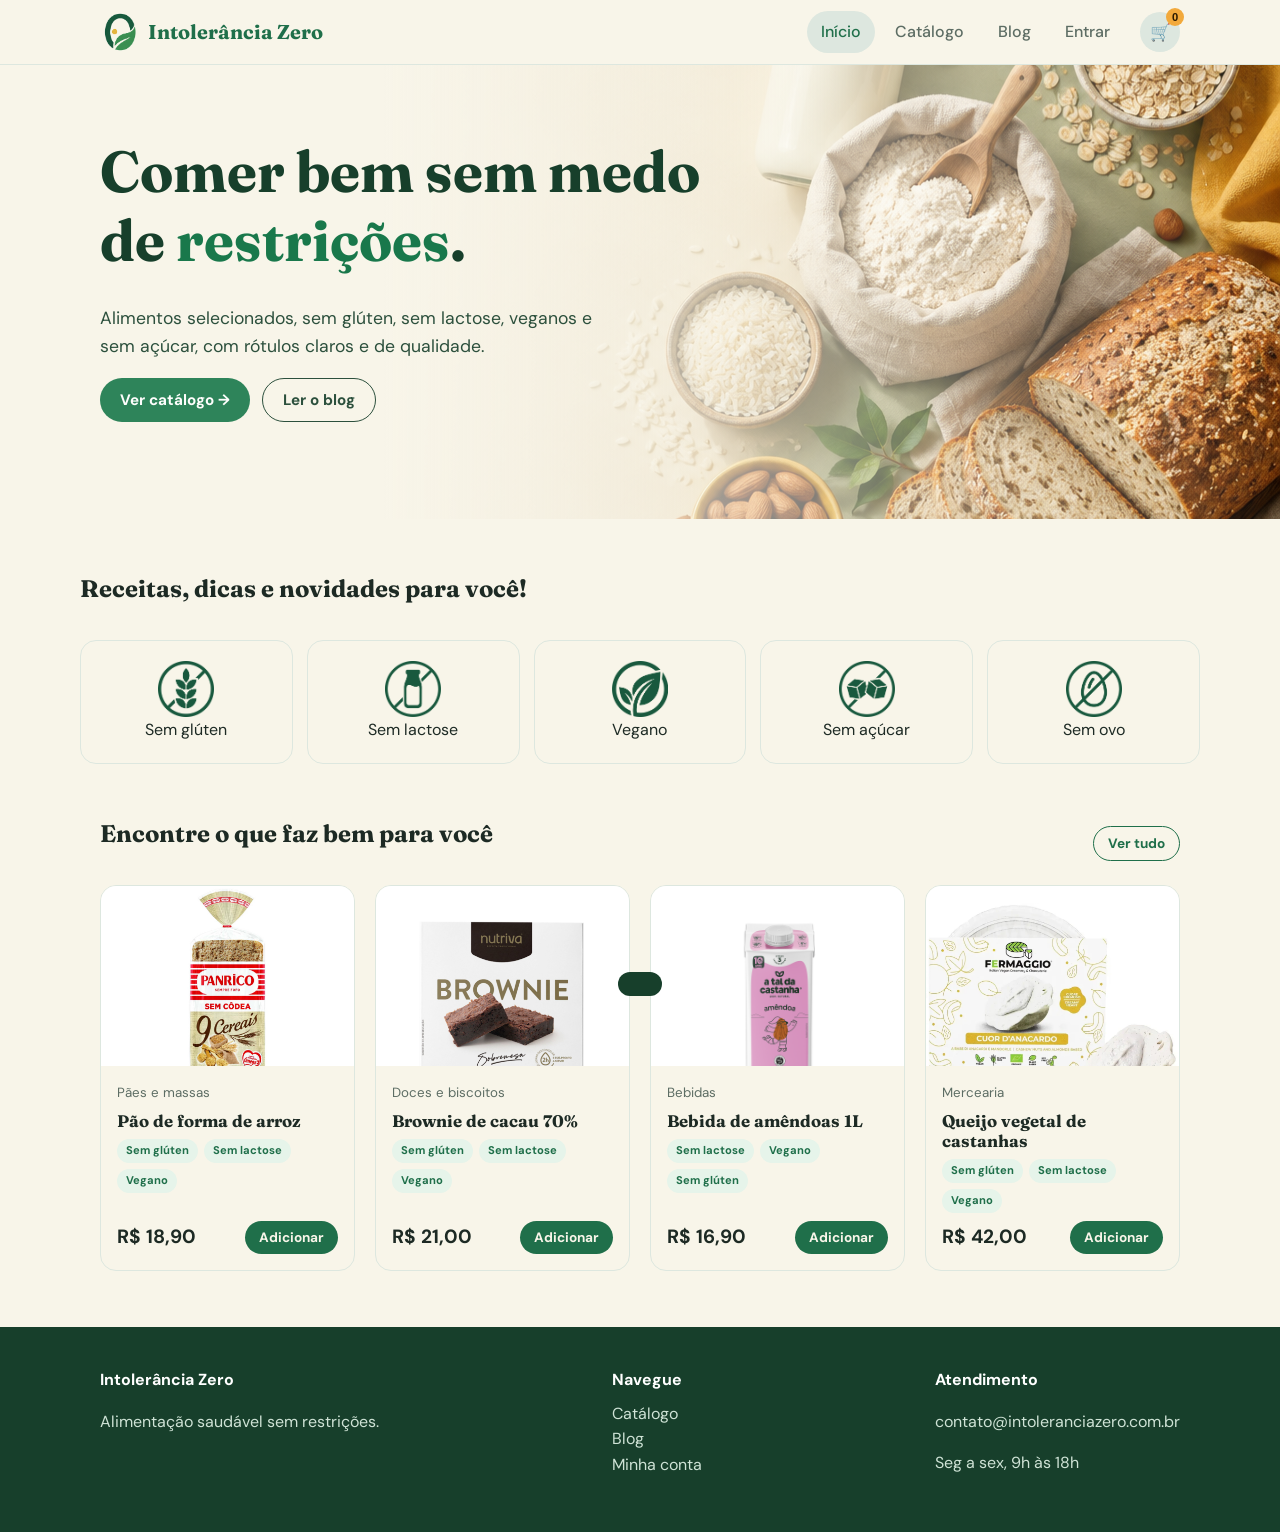
==== frontend/index.html @ d7104b4b "refactor: movi as files pra pasta frontend" ====
<!DOCTYPE html>
<html lang="pt-BR">
<head>
    <meta charset="utf-8">
    <meta name="viewport" content="width=device-width, initial-scale=1, viewport-fit=cover">
    <title>Intolerância Zero — Alimentos sem glúten, sem lactose e muito mais</title>
    <link rel="preconnect" href="https://fonts.googleapis.com">
    <link href="https://fonts.googleapis.com/css2?family=Fraunces:wght@600;700&family=DM+Sans:wght@400;500;700&display=swap" rel="stylesheet">
    <link rel="stylesheet" href="css/style.css">
</head>

<body data-page="inicio">
    <header>
        <div class="wrap bar">
            <a class="logo" href="index.html">
                <img src="images/logo.png" alt="Logo Intolerância Zero" class="logo-img"> Intolerância Zero
            </a>
            <nav id="nav">
                <a href="index.html" class="on">Início</a>
                <a href="catalogo.html">Catálogo</a>
                <a href="blog.html">Blog</a>
                <a href="entrar.html" id="navLogin">Entrar</a>
            </nav>
            <div class="tools">
                <button class="icon" id="cartBtn" aria-label="Carrinho">🛒<span class="badge" id="count">0</span></button>
                <button class="icon menu-btn" id="menu" aria-label="Menu">☰</button>
            </div>
        </div>
    </header>

    <main>
        <div class="hero">
            <div class="wrap">
                <div>
                    <h1>Comer bem sem medo de <em>restrições</em>.</h1>
                    <p>Alimentos selecionados, sem glúten, sem lactose, veganos e sem açúcar, com rótulos claros e de qualidade.</p>
                    <p style="display:flex;gap:12px;flex-wrap:wrap">
                        <a class="btn" href="catalogo.html">Ver catálogo →</a>
                        <a class="btn ghost" href="blog.html">Ler o blog</a>
                    </p>
                </div>
            </div>
        </div>

        <div class="wrap pad">
            <div class="head"><h2>Receitas, dicas e novidades para você!</h2></div>
            <div class="chips" id="chips"></div>
        </div>

        <div class="wrap">
            <div class="head">
                <h2>Encontre o que faz bem para você</h2>
                <a class="btn ghost sm" href="catalogo.html">Ver tudo</a>
            </div>
            <div class="grid" id="featured"></div>
        </div>

    </main>

    <footer>
        <div class="wrap">
            <div>
                <h4>Intolerância Zero</h4>
                <p>Alimentação saudável sem restrições.</p>
            </div>
            <div>
                <h4>Navegue</h4>
                <a href="catalogo.html">Catálogo</a><br>
                <a href="blog.html">Blog</a><br>
                <a href="entrar.html">Minha conta</a>
            </div>
            <div>
                <h4>Atendimento</h4>
                <p>contato@intoleranciazero.com.br</p>
                <p>Seg a sex, 9h às 18h</p>
            </div>
        </div>
    </footer>

    <div class="scrim" id="scrim"></div>

    <aside class="drawer" id="drawer">
        <div class="row">
            <h2 style="margin:0">Seu carrinho</h2>
            <button class="icon" id="closeCart" aria-label="Fechar">✕</button>
        </div>
        <div class="list" id="cartList"></div>
        <div class="row" style="margin:14px 0">
            <b>Total</b><b id="total" style="font-size:1.3rem"></b>
        </div>
        <button class="btn" id="checkout" style="justify-content:center">Finalizar compra</button>
    </aside>
    <div class="toast" id="toast"></div>

    <script src="js/data.js"></script>
    <script src="js/app.js"></script>
</body>
</html>
---- frontend/css/style.css ----
:root{
    --brand:#1f6f4a;
    --on-brand:#f8f5e9;
    --deep:#173f2b;
    --leaf:#2f9462;
    --soft:#e6f4ea;
    --bg:#f8f5e9;
    --surface: #f8f5e9;
    --text:#1d2a24;
    --muted:#5d6d64;
    --accent:#f2a93b;
    --line:#dde7df;
    --r:16px;
    box-sizing:border-box;
    padding-top:env(safe-area-inset-top,0px);
    padding-bottom:env(safe-area-inset-bottom,0px)
}

*{box-sizing:border-box}
html{
    scroll-padding-top:env(safe-area-inset-top,0px);
    scroll-behavior:smooth
}

body{
    margin:0;
    background:var(--bg);
    color:var(--text);
    font:16px/1.6 "DM Sans",system-ui,sans-serif
}

h1,h2,h3{
    font-family:Fraunces,Georgia,serif;
    line-height:1.2;
    margin:0 0 .5em
}

a{
    color:inherit;
    text-decoration:none
}

img{max-width:100%}

.wrap{max-width:1120px;
    margin:0 auto;
    padding:0 20px
}

body::before{content:"";
    position:fixed;
    inset:0 0 auto;
    height:env(safe-area-inset-top,0px);
    background:var(--surface);
    z-index:60
}

header{
    position:sticky;
    top:env(safe-area-inset-top,0px);
    z-index:50;background:var(--surface);
    border-bottom:1px solid var(--line)
}

.bar{display:flex;
    align-items:center;
    gap:16px;
    height:64px
}

.logo{
    font-family:Fraunces,serif;
    font-weight:700;
    font-size:1.25rem;
    color:var(--brand);
    display: inline-flex;
    align-items:center;
    gap:8px
}

.logo span{
    background:var(--brand);
    color:var(--on-brand);
    border-radius:50%;
    width:30px;
    height:30px;
    display:grid;
    place-items:center;
    font-size:.9rem
}

.logo-img {
  height: 40px;
  width: auto;
}

nav{
    display:flex;
    gap:6px;
    margin-left:auto
}

nav a{
    padding:8px 14px;
    border-radius:99px;
    font-weight:500;
    color:var(--muted)
}

nav a:hover,nav a.on{
    background:var(--line);
    color:var(--brand)
}

.tools{
    display:flex;
    gap:8px;
    align-items:center
}

.btn{
    display:inline-flex;
    align-items:center;
    gap:8px;border:0;
    cursor:pointer;
    background:var(--brand);
    color:var(--on-brand);
    font:700 .95rem "DM Sans",sans-serif;
    padding:11px 20px;
    border-radius:99px;
    transition:transform .15s,opacity .15s
}

.btn:hover{transform:translateY(-1px);opacity:.92}
.btn.ghost{background:transparent;color:var(--brand);border:1.5px solid var(--brand)}
.btn.sm{padding:8px 14px;font-size:.85rem}

.icon{
    background:var(--line);
    border:0;
    border-radius:50%;
    width:40px;
    height:40px;
    cursor:pointer;
    font-size:1.05rem;
    position:relative}

.badge{position:absolute;
    top:-4px;right:-4px;
    background:var(--accent);
    color:#2b1a00;
    border-radius:99px;
    font-size:.7rem;
    font-weight:700;
    min-width:18px;
    height:18px;
    display:grid;
    place-items:center}

.menu-btn{display:none}
section.page{display:none;animation:in .35s ease}section.page.show{display:block}
@keyframes in{from{opacity:0;transform:translateY(8px)}to{opacity:1;transform:none}}
.hero{
    background:
    linear-gradient(to right, #f8f5e9 30%, rgba(237, 223, 199, 0) 100%),
    url('/images/inicial.png') no-repeat center center;
    color: #173f2b;
    padding: 72px 0 80px;
    overflow: hidden;
}

.hero .wrap{display:grid;
    grid-template-columns:1.2fr .8fr;
    gap:32px;align-items:center}
.hero h1{font-size:clamp(2.2rem,5vw,3.6rem)}
.hero h1 em{font-style:normal;
    color:#19784b}
.hero p{font-size:1.1rem;
    opacity:.9;max-width:520px}
.hero .btn{background:#19784b;
    color:#fff}
.hero .btn.ghost{background:transparent;
    color:#173f2b;border-color:#173f2b}

.pad{padding:56px 0}
.head{display:flex;
    justify-content:space-between;
    align-items:end;gap:12px;
    margin-bottom:24px;flex-wrap:wrap}

.chips{display:grid;
    grid-template-columns:repeat(auto-fit,minmax(150px,1fr));
    gap:14px}
.chip{background:var(--surface);
    border:1px solid var(--line);
    border-radius:var(--r);
    padding:20px;
    text-align:center;
    cursor:pointer;
    display:flex;
    align-items:center;
    justify-content:center;
    flex-direction:column;
    gap:8px;
    transition:.2s}
.chip:hover{border-color:var(--brand);
    transform:translateY(-3px)}
.chip b{
  display:grid;
  place-items:center;
  width:56px;
  height:56px;
  margin:0 auto;
}
.chip b img{
  width:100%;
  height:100%;
  object-fit:contain;
}

a.chip{display:block;
    color:inherit}

.grid{display:grid;grid-template-columns:repeat(auto-fill,minmax(230px,1fr));gap:20px}
.card{background:var(--surface);border:1px solid var(--line);border-radius:var(--r);overflow:hidden;display:flex;flex-direction:column;transition:.2s}
.card:hover{box-shadow:0 10px 28px rgba(20,57,42,.12);transform:translateY(-3px)}
.card .img{background:var(--soft);font-size:4rem;text-align:center;padding:28px 0}
.card .body{padding:16px;display:flex;flex-direction:column;gap:8px;flex:1}
.card h3{font-size:1.05rem;margin:0}.card small{color:var(--muted)}
.tags{display:flex;flex-wrap:wrap;gap:6px}
.tag{font-size:.7rem;font-weight:700;background:var(--soft);color:var(--brand);padding:3px 9px;border-radius:99px}
.price{font-weight:700;
    font-size:1.2rem;
    margin-top:auto}

.row{display:flex;
    justify-content:space-between;
    align-items:center;
    gap:8px}

.news{background:var(--deep);
    color:#fff;border-radius:24px;
    padding:40px;display:flex;
    gap:24px;
    align-items:center;
    justify-content:space-between;
    flex-wrap:wrap}

.news h2{margin:0}
.news form{display:flex;
    gap:8px;
    flex-wrap:wrap}

input,select{
    font:inherit;
    color:var(--text);
    background:var(--surface);
    border:1.5px solid var(--line);
    border-radius:12px;
    padding:11px 14px;
    width:100%}
input:focus,select:focus{
    outline:2px solid var(--leaf);
    border-color:var(--leaf)}

.news input{width:260px}
.shop{
    display:grid;
    grid-template-columns:260px 1fr;
    gap:28px;
    align-items:start
}
.filters{background:var(--surface);
    border:1px solid var(--line);
    border-radius:var(--r);
    padding:20px;
    position:sticky;
    top:calc(80px + env(safe-area-inset-top,0px));
    display:flex;
    flex-direction:column;
    gap:16px
}
.filters h4{
    margin:0 0 6px;
    font-size:.85rem;
    text-transform:uppercase;
    letter-spacing:.06em;
    color:var(--muted)
}
.check{
    display:flex;
    gap:8px;
    align-items:center;
    padding:3px 0;
    cursor:pointer}
.check input{
    width:18px;
    height:18px;
    accent-color:var(--brand);
    padding:0
}
.page-title{
    background:var(--soft);
    padding:36px 0;
    margin-bottom:32px}
.page-title h1{margin:0}
.empty{
    text-align:center;
    color:var(--muted);
    padding:48px 0;
    grid-column:1/-1}
.auth{
    max-width:440px;
    margin:48px auto;
    background:var(--surface);
    border:1px solid var(--line);
    border-radius:24px;
    padding:32px}
.tabs{
    display:flex;
    background:var(--soft);
    border-radius:99px;
    padding:4px;
    margin-bottom:24px}
.tabs button{
    flex:1;
    border:0;
    background:none;
    padding:10px;
    border-radius:99px;
    font:700 .95rem "DM Sans",sans-serif;
    color:var(--muted);
    cursor:pointer}
.tabs button.on{
    background:var(--brand);
    color:var(--on-brand)}
.field{margin-bottom:14px}
.field label{
    display:block;
    font-size:.85rem;
    font-weight:700;
    margin-bottom:4px}
.err{
    color:#c0392b;
    font-size:.82rem;
    min-height:1.1em;
    margin-top:2px}
.post{
    display:flex;
    flex-direction:column}
.post .img{
    font-size:3.5rem;
    text-align:center;
    padding:36px 0;
    background:linear-gradient(135deg,var(--soft),#cfe9d8)}
.article{max-width:720px;
    margin:0 auto;
    padding:40px 20px 72px}
.article .hero-e{font-size:4rem}
.article p{font-size:1.08rem}
.back{
    color:var(--brand);
    font-weight:700;
    display:inline-block;
    margin-bottom:16px}
.meta{color:var(--muted);
    font-size:.85rem}
.scrim{position:fixed;
    inset:0;background:rgba(0,0,0,.45);
    opacity:0;
    pointer-events:none;
    transition:.25s;z-index:80}
.scrim.open{
    opacity:1;
    pointer-events:auto}
.drawer{position:fixed;
    top:0;
    right:0;
    bottom:0;
    width:min(400px,100%);
    background:var(--surface);
    z-index:90;
    transform:translateX(100%);
    transition:.3s;
    display:flex;
    flex-direction:column;
    padding:calc(20px + env(safe-area-inset-top,0px)) 20px calc(20px + env(safe-area-inset-bottom,0px))}
.drawer.open{transform:none}
.drawer .list{
    flex:1;
    overflow:auto}
.item{
    display:flex;
    gap:12px;
    align-items:center;
    padding:12px 0;
    border-bottom:1px solid var(--line)}
.item .e{font-size:2rem;
    background:var(--soft);
    border-radius:12px;
    width:52px;
    height:52px;
    display:grid;
    place-items:center}
.item .i{flex:1}.qty{display:flex;
    gap:6px;
    align-items:center}
    .qty button{width:26px;
        height:26px;
        border-radius:50%;
        border:1px solid var(--line);
        background:var(--surface);
        color:var(--text);
        cursor:pointer}
.toast{position:fixed;
    left:50%;
    bottom:calc(24px + env(safe-area-inset-bottom,0px));
    transform:translate(-50%,120px);background:var(--deep);
    color:#fff;padding:12px 22px;border-radius:99px;
    z-index:100;transition:.3s;
    font-weight:500}
.toast.show{transform:translate(-50%,0)}
footer{background:var(--deep);
    color:#cfe3d6;padding:40px 0;
    margin-top:56px}
footer .wrap{display:flex;
    justify-content:space-between;
    gap:24px;flex-wrap:wrap}
    footer h4{color:#fff;margin:0 0 8px}
@media(max-width:860px){.hero .wrap,.shop{grid-template-columns:1fr}.hero-art{display:none}.filters{position:static}

.menu-btn{display:grid}
nav{display:none;
    position:absolute;
    top:64px;
    left:0;
    right:0;
    background:var(--surface);
    flex-direction:column;
    padding:12px 20px;
    border-bottom:1px solid var(--line)}

nav.open{display:flex}
.tools{margin-left:auto}}
.card .img{padding:0;
    height:180px;
    display:grid;
    place-items:center;
    overflow:hidden}

.card .img img{width:100%;
    height:100%;
    object-fit:cover;
    transition:transform .4s}
.card:hover .img img{transform:scale(1.06)}

.hero-art{font-size:1rem;
    gap:14px}
.hero-art img{width:100%;
    height:200px;
    object-fit:cover;
    border-radius:24px;
    box-shadow:0 12px 30px rgba(0,0,0,.25)}
.hero-art img:nth-child(2){transform:translateY(22px)}.hero-art img:nth-child(3){transform:translateY(-10px)}
.item .e{overflow:hidden;
    padding:0}
.item .e img{width:100%;
    height:100%;
    object-fit:cover}

.cover{border-radius:20px;
    overflow:hidden;
    margin-bottom:20px;
    height:300px;
    background:var(--soft);
    display:grid;
    place-items:center;
    font-size:5rem}
.cover img{width:100%;
    height:100%;
    object-fit:cover}
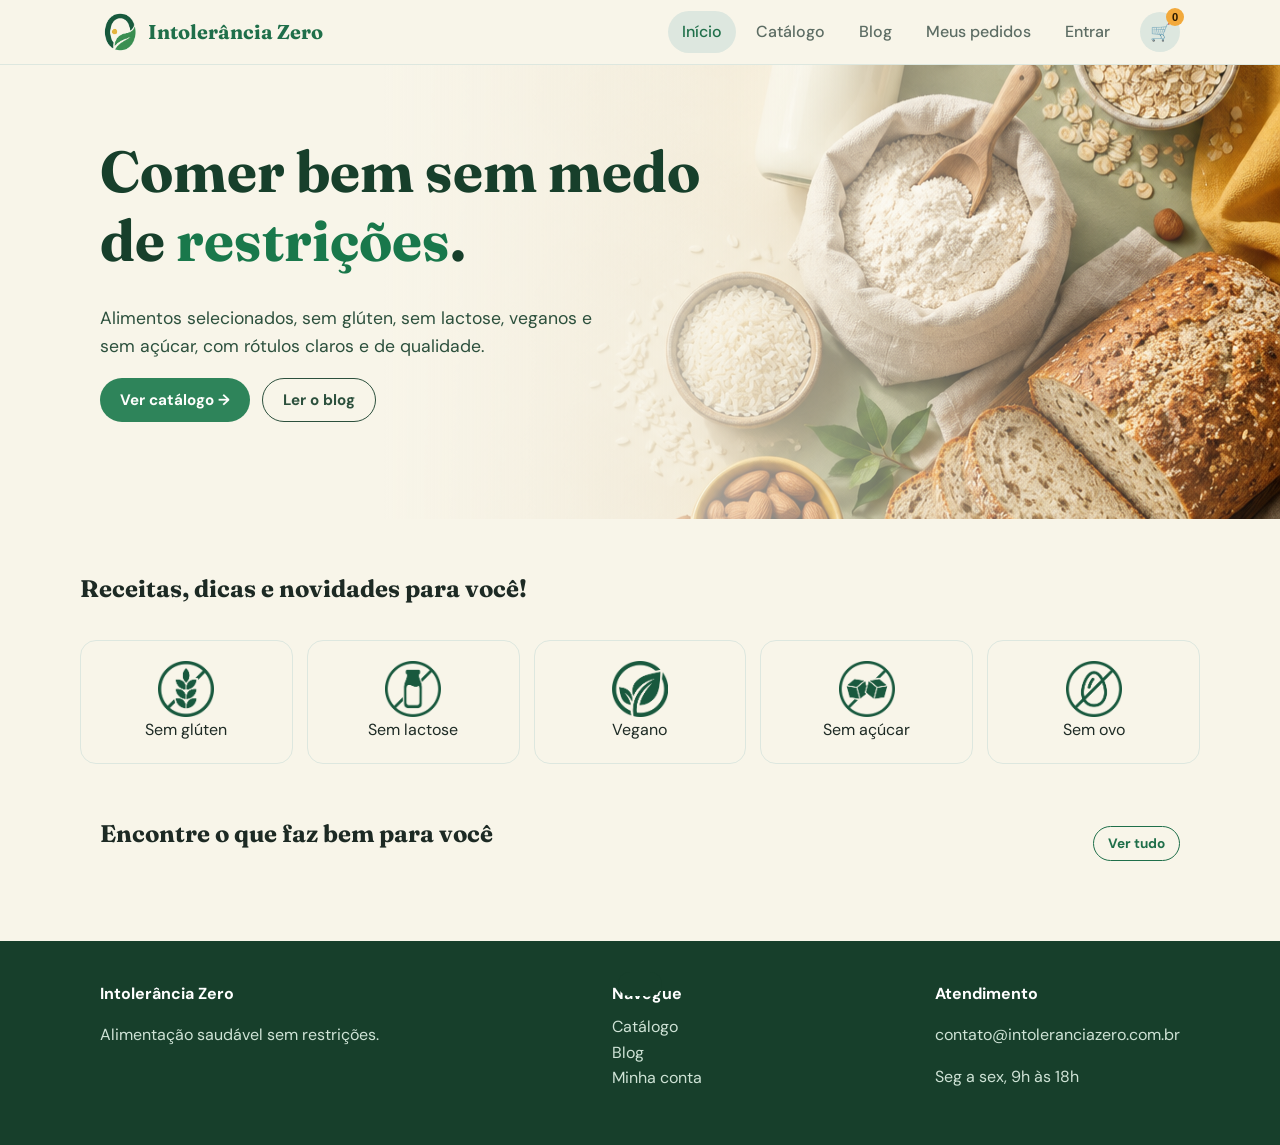
==== commit c29439e5: "feat: update navigation links to include 'Meus pedidos' and enhance user experience" ====
--- a/frontend/index.html
+++ b/frontend/index.html
@@ -19,7 +19,7 @@
                 <a href="index.html" class="on">Início</a>
                 <a href="catalogo.html">Catálogo</a>
                 <a href="blog.html">Blog</a>
-                <a href="entrar.html" id="navLogin">Entrar</a>
+                <a href="pedidos.html">Meus pedidos</a><a href="entrar.html" id="navLogin">Entrar</a>
             </nav>
             <div class="tools">
                 <button class="icon" id="cartBtn" aria-label="Carrinho">🛒<span class="badge" id="count">0</span></button>
@@ -92,7 +92,9 @@
     </aside>
     <div class="toast" id="toast"></div>
 
-    <script src="js/data.js"></script>
+    <script src="js/env.js"></script>
+    <script src="js/api.js"></script>
+<script src="js/data.js"></script>
     <script src="js/app.js"></script>
 </body>
 </html>
--- a/frontend/css/style.css
+++ b/frontend/css/style.css
@@ -163,12 +163,11 @@
 .hero{
     background:
     linear-gradient(to right, #f8f5e9 30%, rgba(237, 223, 199, 0) 100%),
-    url('/images/inicial.png') no-repeat center center;
+    url('../images/inicial.png') no-repeat center center / cover;
     color: #173f2b;
     padding: 72px 0 80px;
     overflow: hidden;
 }
-
 .hero .wrap{display:grid;
     grid-template-columns:1.2fr .8fr;
     gap:32px;align-items:center}
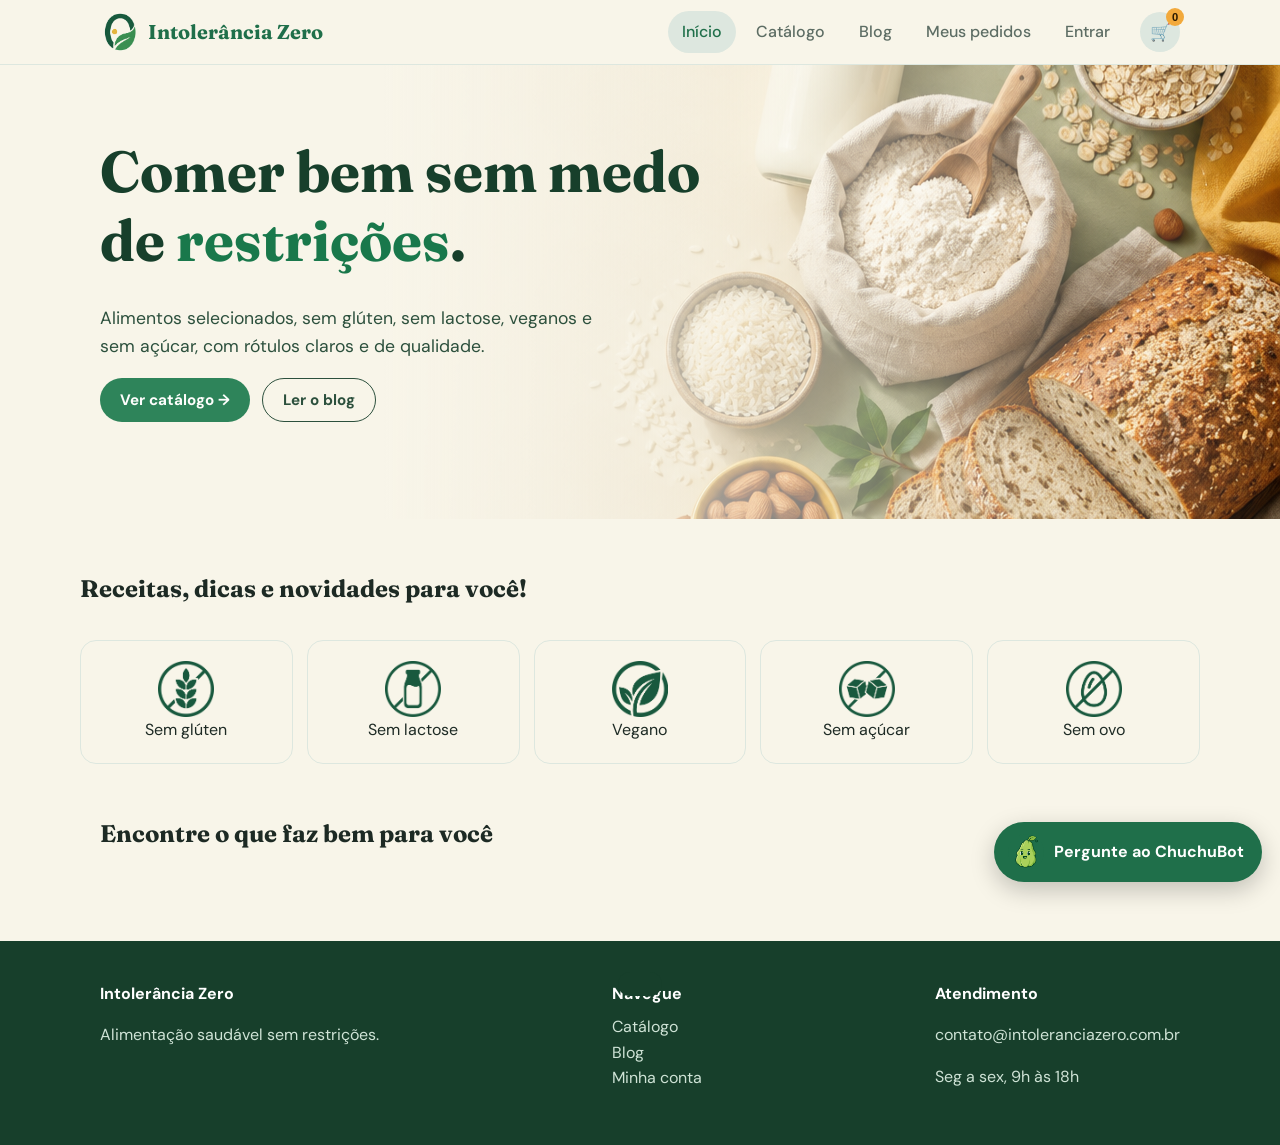
==== commit 3d7f605a: "feat: add chuchubot.css stylesheet and update HTML structure across multiple pages" ====
--- a/frontend/index.html
+++ b/frontend/index.html
@@ -7,6 +7,7 @@
     <link rel="preconnect" href="https://fonts.googleapis.com">
     <link href="https://fonts.googleapis.com/css2?family=Fraunces:wght@600;700&family=DM+Sans:wght@400;500;700&display=swap" rel="stylesheet">
     <link rel="stylesheet" href="css/style.css">
+    <link rel="stylesheet" href="css/chuchubot.css">
 </head>
 
 <body data-page="inicio">
@@ -96,5 +97,6 @@
     <script src="js/api.js"></script>
 <script src="js/data.js"></script>
     <script src="js/app.js"></script>
+<script src="js/chuchubot.js"></script>
 </body>
 </html>
--- a/frontend/css/chuchubot.css
+++ b/frontend/css/chuchubot.css
@@ -0,0 +1,93 @@
+/* ChuchuBot — widget de chat (somente front-end) */
+.cb{
+  --cb-bg:#ffffff;--cb-ink:#1f2a24;--cb-muted:#6b7a72;--cb-line:#e3e8e4;
+  --cb-bubble:#eef3ef;--cb-brand:var(--brand,#1f6b3f);--cb-on-brand:#fff;
+  position:fixed;right:18px;bottom:calc(18px + env(safe-area-inset-bottom,0px));
+  z-index:40;font-family:inherit;
+}
+:root[data-theme="dark"] .cb{--cb-bg:#1b241f;--cb-ink:#eef3ef;--cb-muted:#9fb0a6;--cb-line:#2c3a32;--cb-bubble:#26332b}
+@media (prefers-color-scheme:dark){
+  :root:not([data-theme="light"]) .cb{--cb-bg:#1b241f;--cb-ink:#eef3ef;--cb-muted:#9fb0a6;--cb-line:#2c3a32;--cb-bubble:#26332b}
+}
+
+.cb-fab{
+  display:flex;align-items:center;gap:10px;border:0;cursor:pointer;
+  background:var(--cb-brand);color:var(--cb-on-brand);
+  padding:12px 18px 12px 14px;border-radius:999px;font:inherit;font-weight:700;
+  box-shadow:0 8px 24px rgba(0,0,0,.22);transition:transform .15s;
+}
+.cb-fab:hover{transform:translateY(-2px)}
+.cb-fab .cb-ava{background:var(--cb-brand);color:#000}
+.cb.open .cb-fab{display:none}
+
+.cb-ava{
+  width:36px;height:36px;border-radius:50%;display:grid;place-items:center;
+  font-size:1.2rem;background:var(--cb-bubble);flex:none;overflow:hidden;
+}
+.cb-ava img{width:100%;height:100%;object-fit:cover}
+
+.cb-panel{
+  display:none;flex-direction:column;
+  width:min(370px,calc(100vw - 24px));height:min(540px,calc(100vh - 110px));
+  background:var(--cb-bg);color:var(--cb-ink);border:1px solid var(--cb-line);
+  border-radius:20px;box-shadow:0 18px 50px rgba(0,0,0,.28);overflow:hidden;
+}
+.cb.open .cb-panel{display:flex;animation:cb-in .18s ease-out}
+@keyframes cb-in{from{opacity:0;transform:translateY(12px) scale(.98)}to{opacity:1;transform:none}}
+
+.cb-head{
+  display:flex;align-items:center;gap:10px;padding:12px 14px;
+  background:var(--cb-brand);color:var(--cb-on-brand);
+}
+.cb-head .cb-ava{background:#fff;color:#000}
+.cb-title{flex:1;line-height:1.2}
+.cb-title b{display:block}
+.cb-title small{opacity:.85;font-size:.78rem}
+.cb-close{
+  border:0;background:transparent;color:inherit;font-size:1.2rem;cursor:pointer;
+  width:34px;height:34px;border-radius:50%;
+}
+.cb-close:hover{background:rgba(255,255,255,.18)}
+
+.cb-msgs{flex:1;overflow-y:auto;padding:14px;display:flex;flex-direction:column;gap:10px}
+.cb-msg{display:flex;gap:8px;max-width:88%}
+.cb-msg .cb-ava{width:28px;height:28px;font-size:.95rem}
+.cb-txt{
+  background:var(--cb-bubble);padding:9px 13px;border-radius:16px 16px 16px 4px;
+  font-size:.92rem;line-height:1.45;overflow-wrap:anywhere;
+}
+.cb-txt a{color:var(--cb-brand);font-weight:700;text-decoration:underline}
+.cb-msg.me{align-self:flex-end}
+.cb-msg.me .cb-txt{background:var(--cb-brand);color:var(--cb-on-brand);border-radius:16px 16px 4px 16px}
+.cb-msg.me .cb-ava{display:none}
+
+.cb-typing .cb-txt{display:flex;gap:4px;align-items:center;padding:12px 14px}
+.cb-typing i{width:7px;height:7px;border-radius:50%;background:var(--cb-muted);animation:cb-dot 1s infinite}
+.cb-typing i:nth-child(2){animation-delay:.15s}
+.cb-typing i:nth-child(3){animation-delay:.3s}
+@keyframes cb-dot{0%,60%,100%{opacity:.3;transform:none}30%{opacity:1;transform:translateY(-3px)}}
+
+.cb-sugs{display:flex;flex-wrap:wrap;gap:6px;padding:0 14px 10px}
+.cb-sugs button{
+  border:1px solid var(--cb-brand);background:transparent;color:var(--cb-brand);
+  padding:6px 12px;border-radius:999px;font:inherit;font-size:.82rem;cursor:pointer;
+}
+.cb-sugs button:hover{background:var(--cb-brand);color:var(--cb-on-brand)}
+
+.cb-form{display:flex;gap:8px;padding:10px 12px;border-top:1px solid var(--cb-line)}
+.cb-form input{
+  flex:1;min-width:0;border:1px solid var(--cb-line);background:var(--cb-bg);color:var(--cb-ink);
+  border-radius:999px;padding:10px 14px;font:inherit;font-size:.92rem;
+}
+.cb-form input:focus{outline:2px solid var(--cb-brand);outline-offset:0}
+.cb-form button{
+  border:0;background:var(--cb-brand);color:var(--cb-on-brand);cursor:pointer;
+  width:42px;height:42px;border-radius:50%;font-size:1.1rem;
+}
+.cb-note{text-align:center;font-size:.7rem;color:var(--cb-muted);padding:0 12px 8px}
+
+@media (max-width:520px){
+  .cb{right:12px;bottom:calc(12px + env(safe-area-inset-bottom,0px))}
+  .cb-fab span.cb-lbl{display:none}
+  .cb-fab{padding:10px}
+}
